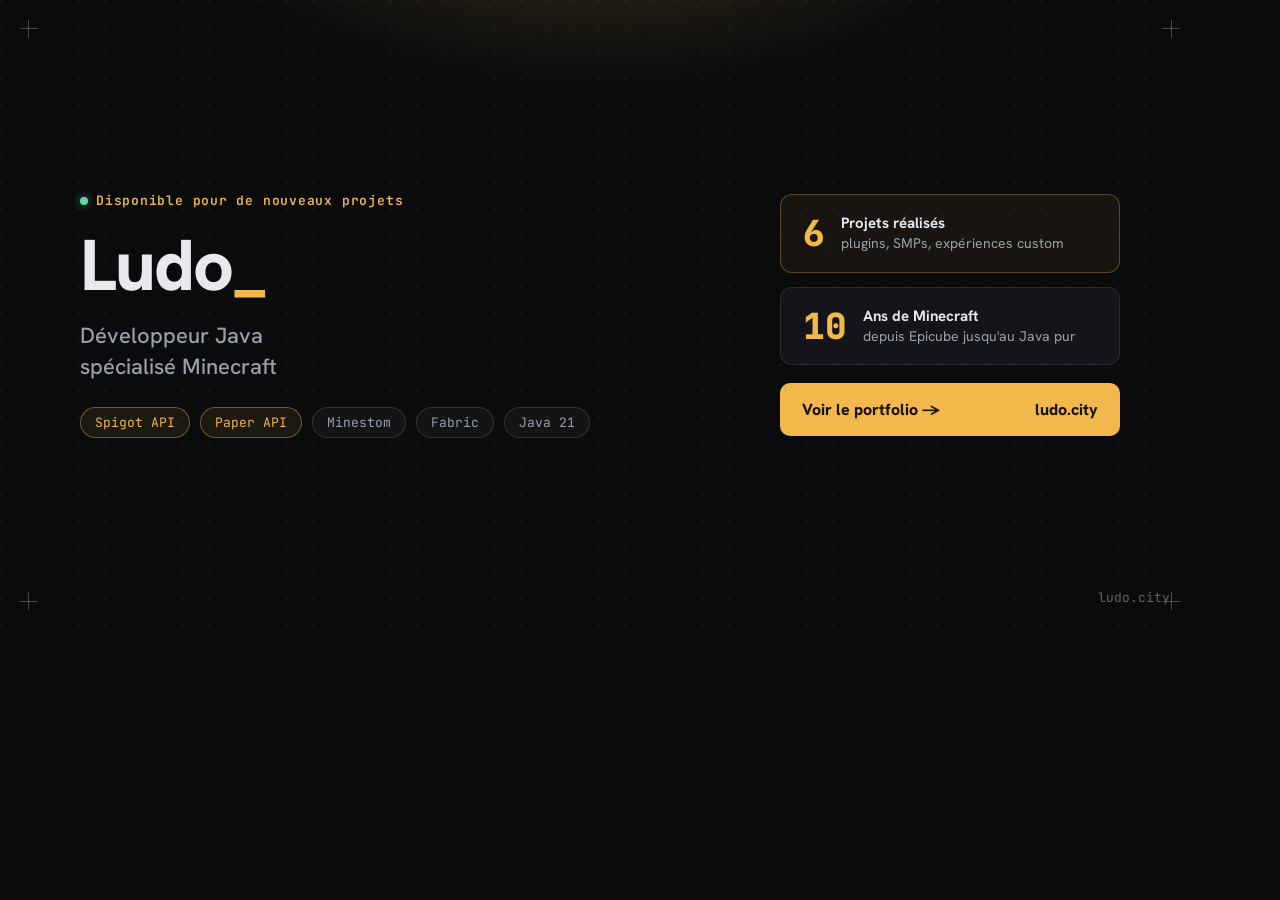
==== og-preview.html @ 2e0a6033 "Update Open Graph meta tags and add OG preview page for enhanced social sharing" ====
<!DOCTYPE html>
<html lang="fr">
<head>
<meta charset="UTF-8">
<meta name="viewport" content="width=1200">
<title>OG Preview</title>
<link rel="preconnect" href="https://fonts.googleapis.com">
<link href="https://fonts.googleapis.com/css2?family=Hanken+Grotesk:wght@400;600;700;800&family=JetBrains+Mono:wght@400;600&display=swap" rel="stylesheet">
<style>
  * { box-sizing: border-box; margin: 0; padding: 0; }

  body {
    width: 1200px;
    height: 630px;
    overflow: hidden;
    background: #0a0b0d;
    font-family: 'Hanken Grotesk', sans-serif;
    color: #e7e9ec;
    position: relative;
  }

  /* grain dots */
  body::before {
    content: '';
    position: absolute;
    inset: 0;
    background-image: radial-gradient(circle at 1px 1px, rgba(255,255,255,0.05) 1px, transparent 0);
    background-size: 26px 26px;
    pointer-events: none;
    z-index: 0;
  }

  /* amber glow top */
  .glow {
    position: absolute;
    top: -120px; left: 50%; transform: translateX(-50%);
    width: 900px; height: 500px;
    background: radial-gradient(ellipse 70% 60% at 50% 0%, rgba(242,184,75,0.22), transparent 70%);
    pointer-events: none;
    z-index: 0;
  }

  /* corner marks */
  .corner { position: absolute; width: 18px; height: 18px; z-index: 2; }
  .corner::before, .corner::after { content: ''; position: absolute; background: rgba(255,255,255,0.25); }
  .corner::before { width: 18px; height: 1px; top: 8px; left: 0; }
  .corner::after  { width: 1px; height: 18px; left: 8px; top: 0; }
  .tl { top: 20px; left: 20px; }
  .tr { top: 20px; right: 20px; transform: scaleX(-1); }
  .bl { bottom: 20px; left: 20px; transform: scaleY(-1); }
  .br { bottom: 20px; right: 20px; transform: scale(-1); }

  /* layout */
  .card {
    position: relative;
    z-index: 1;
    width: 100%; height: 100%;
    display: flex;
    align-items: center;
    padding: 0 80px;
    gap: 80px;
  }

  /* left */
  .left {
    flex: 1;
    display: flex;
    flex-direction: column;
    gap: 20px;
  }

  .tag {
    font-family: 'JetBrains Mono', monospace;
    font-size: 13px;
    color: #f2b84b;
    font-weight: 600;
    letter-spacing: 0.06em;
    display: flex;
    align-items: center;
    gap: 8px;
  }
  .tag::before {
    content: '';
    display: inline-block;
    width: 8px; height: 8px;
    border-radius: 50%;
    background: #5fd99c;
    box-shadow: 0 0 8px rgba(95,217,156,0.6);
  }

  .name {
    font-size: 72px;
    font-weight: 800;
    line-height: 1;
    letter-spacing: -0.03em;
  }
  .name span { color: #f2b84b; }

  .role {
    font-size: 22px;
    color: #9aa0aa;
    font-weight: 500;
    line-height: 1.4;
  }

  .pills {
    display: flex;
    gap: 10px;
    margin-top: 4px;
    flex-wrap: wrap;
  }
  .pill {
    font-family: 'JetBrains Mono', monospace;
    font-size: 13px;
    padding: 6px 14px;
    border-radius: 999px;
    border: 1px solid rgba(255,255,255,0.12);
    color: #9aa0aa;
    background: rgba(255,255,255,0.04);
  }
  .pill.accent { border-color: rgba(242,184,75,0.4); color: #f2b84b; background: rgba(242,184,75,0.08); }

  /* right */
  .right {
    width: 340px;
    display: flex;
    flex-direction: column;
    gap: 14px;
  }

  .stat-card {
    background: #13151a;
    border: 1px solid rgba(255,255,255,0.10);
    border-radius: 12px;
    padding: 18px 22px;
    display: flex;
    align-items: center;
    gap: 16px;
  }
  .stat-card.highlight { border-color: rgba(242,184,75,0.3); background: rgba(242,184,75,0.06); }

  .stat-num {
    font-size: 36px;
    font-weight: 800;
    color: #f2b84b;
    line-height: 1;
    font-family: 'JetBrains Mono', monospace;
    flex-shrink: 0;
  }
  .stat-label {
    font-size: 14px;
    color: #9aa0aa;
    line-height: 1.4;
  }
  .stat-label strong { color: #e7e9ec; display: block; font-size: 15px; }

  .cta-row {
    margin-top: 4px;
    background: #f2b84b;
    border-radius: 10px;
    padding: 16px 22px;
    display: flex;
    align-items: center;
    justify-content: space-between;
  }
  .cta-row span {
    font-weight: 800;
    font-size: 16px;
    color: #1a1305;
  }
  .cta-arrow {
    font-size: 22px;
    color: #1a1305;
  }

  /* domain badge */
  .domain {
    position: absolute;
    bottom: 24px;
    right: 30px;
    font-family: 'JetBrains Mono', monospace;
    font-size: 13px;
    color: #5d6168;
    z-index: 2;
  }
</style>
</head>
<body>
  <div class="glow"></div>
  <div class="corner tl"></div>
  <div class="corner tr"></div>
  <div class="corner bl"></div>
  <div class="corner br"></div>

  <div class="card">
    <div class="left">
      <div class="tag">Disponible pour de nouveaux projets</div>
      <h1 class="name">Ludo<span>_</span></h1>
      <p class="role">Développeur Java<br>spécialisé Minecraft</p>
      <div class="pills">
        <span class="pill accent">Spigot API</span>
        <span class="pill accent">Paper API</span>
        <span class="pill">Minestom</span>
        <span class="pill">Fabric</span>
        <span class="pill">Java 21</span>
      </div>
    </div>

    <div class="right">
      <div class="stat-card highlight">
        <div class="stat-num">6</div>
        <div class="stat-label">
          <strong>Projets réalisés</strong>
          plugins, SMPs, expériences custom
        </div>
      </div>
      <div class="stat-card">
        <div class="stat-num">10</div>
        <div class="stat-label">
          <strong>Ans de Minecraft</strong>
          depuis Epicube jusqu'au Java pur
        </div>
      </div>
      <div class="cta-row">
        <span>Voir le portfolio →</span>
        <span class="cta-arrow">ludo.city</span>
      </div>
    </div>
  </div>

  <div class="domain">ludo.city</div>
</body>
</html>
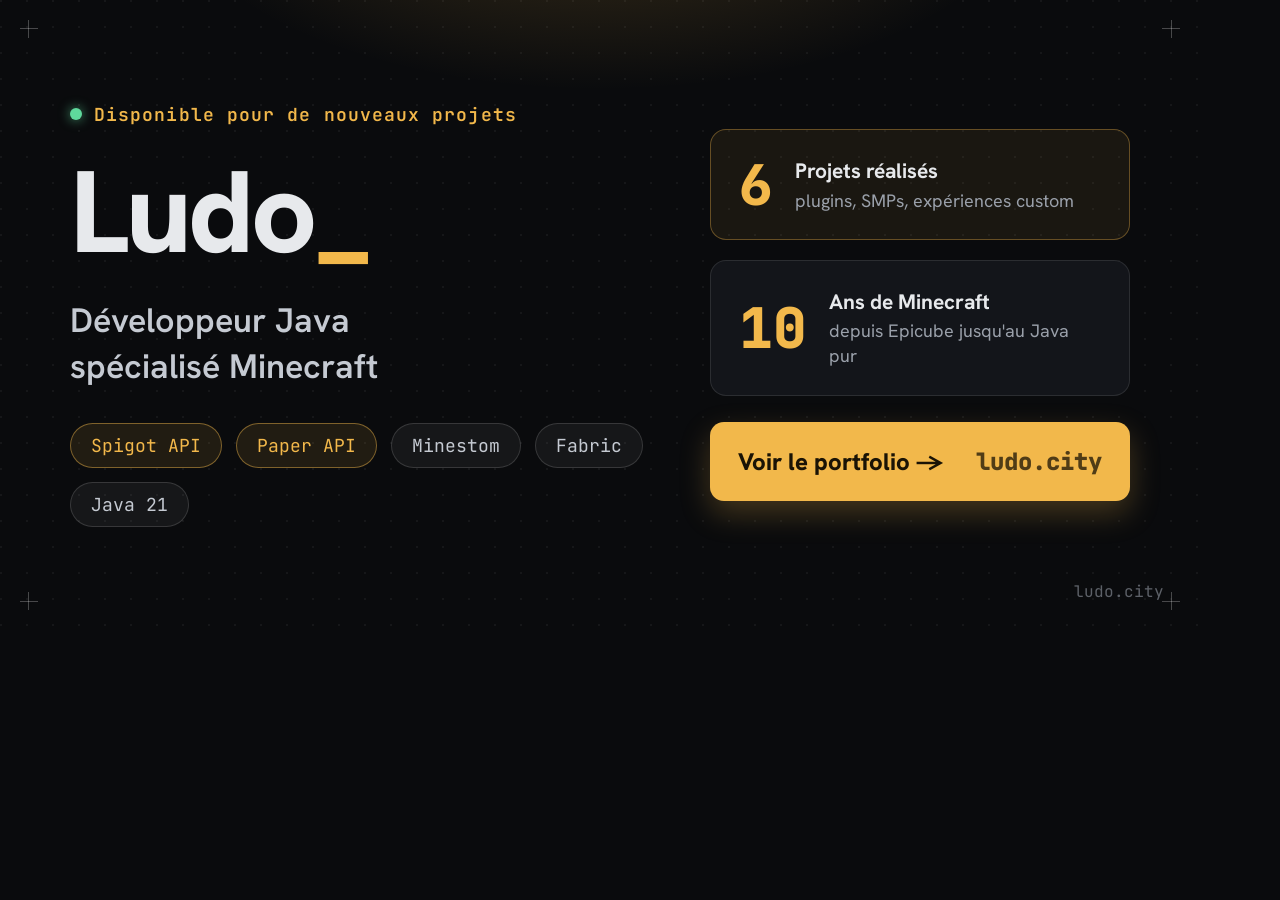
==== commit d4a971f8: "Update Open Graph meta tags and add OG preview page for enhanced social sharing" ====
--- a/og-preview.html
+++ b/og-preview.html
@@ -57,39 +57,39 @@
     width: 100%; height: 100%;
     display: flex;
     align-items: center;
-    padding: 0 80px;
-    gap: 80px;
+    padding: 0 70px;
+    gap: 60px;
   }
 
   /* left */
   .left {
-    flex: 1;
+    flex: 1.15;
     display: flex;
     flex-direction: column;
-    gap: 20px;
+    gap: 28px;
   }
 
   .tag {
     font-family: 'JetBrains Mono', monospace;
-    font-size: 13px;
+    font-size: 18px;
     color: #f2b84b;
     font-weight: 600;
     letter-spacing: 0.06em;
     display: flex;
     align-items: center;
-    gap: 8px;
+    gap: 12px;
   }
   .tag::before {
     content: '';
     display: inline-block;
-    width: 8px; height: 8px;
+    width: 12px; height: 12px;
     border-radius: 50%;
     background: #5fd99c;
-    box-shadow: 0 0 8px rgba(95,217,156,0.6);
+    box-shadow: 0 0 12px rgba(95,217,156,0.7);
   }
 
   .name {
-    font-size: 72px;
+    font-size: 116px;
     font-weight: 800;
     line-height: 1;
     letter-spacing: -0.03em;
@@ -97,50 +97,50 @@
   .name span { color: #f2b84b; }
 
   .role {
-    font-size: 22px;
-    color: #9aa0aa;
-    font-weight: 500;
-    line-height: 1.4;
+    font-size: 34px;
+    color: #c5cad2;
+    font-weight: 600;
+    line-height: 1.35;
   }
 
   .pills {
     display: flex;
-    gap: 10px;
-    margin-top: 4px;
+    gap: 14px;
+    margin-top: 6px;
     flex-wrap: wrap;
   }
   .pill {
     font-family: 'JetBrains Mono', monospace;
-    font-size: 13px;
-    padding: 6px 14px;
+    font-size: 18px;
+    padding: 10px 20px;
     border-radius: 999px;
-    border: 1px solid rgba(255,255,255,0.12);
-    color: #9aa0aa;
-    background: rgba(255,255,255,0.04);
-  }
-  .pill.accent { border-color: rgba(242,184,75,0.4); color: #f2b84b; background: rgba(242,184,75,0.08); }
+    border: 1px solid rgba(255,255,255,0.14);
+    color: #c5cad2;
+    background: rgba(255,255,255,0.05);
+  }
+  .pill.accent { border-color: rgba(242,184,75,0.45); color: #f2b84b; background: rgba(242,184,75,0.1); }
 
   /* right */
   .right {
-    width: 340px;
+    width: 420px;
     display: flex;
     flex-direction: column;
-    gap: 14px;
+    gap: 20px;
   }
 
   .stat-card {
     background: #13151a;
     border: 1px solid rgba(255,255,255,0.10);
-    border-radius: 12px;
-    padding: 18px 22px;
-    display: flex;
-    align-items: center;
-    gap: 16px;
-  }
-  .stat-card.highlight { border-color: rgba(242,184,75,0.3); background: rgba(242,184,75,0.06); }
+    border-radius: 16px;
+    padding: 26px 28px;
+    display: flex;
+    align-items: center;
+    gap: 22px;
+  }
+  .stat-card.highlight { border-color: rgba(242,184,75,0.35); background: rgba(242,184,75,0.07); }
 
   .stat-num {
-    font-size: 36px;
+    font-size: 56px;
     font-weight: 800;
     color: #f2b84b;
     line-height: 1;
@@ -148,38 +148,42 @@
     flex-shrink: 0;
   }
   .stat-label {
-    font-size: 14px;
+    font-size: 18px;
     color: #9aa0aa;
     line-height: 1.4;
   }
-  .stat-label strong { color: #e7e9ec; display: block; font-size: 15px; }
+  .stat-label strong { color: #e7e9ec; display: block; font-size: 21px; margin-bottom: 2px; }
 
   .cta-row {
-    margin-top: 4px;
+    margin-top: 6px;
     background: #f2b84b;
-    border-radius: 10px;
-    padding: 16px 22px;
+    border-radius: 14px;
+    padding: 24px 28px;
     display: flex;
     align-items: center;
     justify-content: space-between;
+    box-shadow: 0 12px 30px rgba(242,184,75,0.25);
   }
   .cta-row span {
     font-weight: 800;
-    font-size: 16px;
+    font-size: 24px;
     color: #1a1305;
   }
   .cta-arrow {
-    font-size: 22px;
+    font-family: 'JetBrains Mono', monospace;
+    font-size: 17px;
+    font-weight: 700;
     color: #1a1305;
+    opacity: 0.75;
   }
 
   /* domain badge */
   .domain {
     position: absolute;
-    bottom: 24px;
-    right: 30px;
-    font-family: 'JetBrains Mono', monospace;
-    font-size: 13px;
+    bottom: 28px;
+    right: 36px;
+    font-family: 'JetBrains Mono', monospace;
+    font-size: 16px;
     color: #5d6168;
     z-index: 2;
   }
